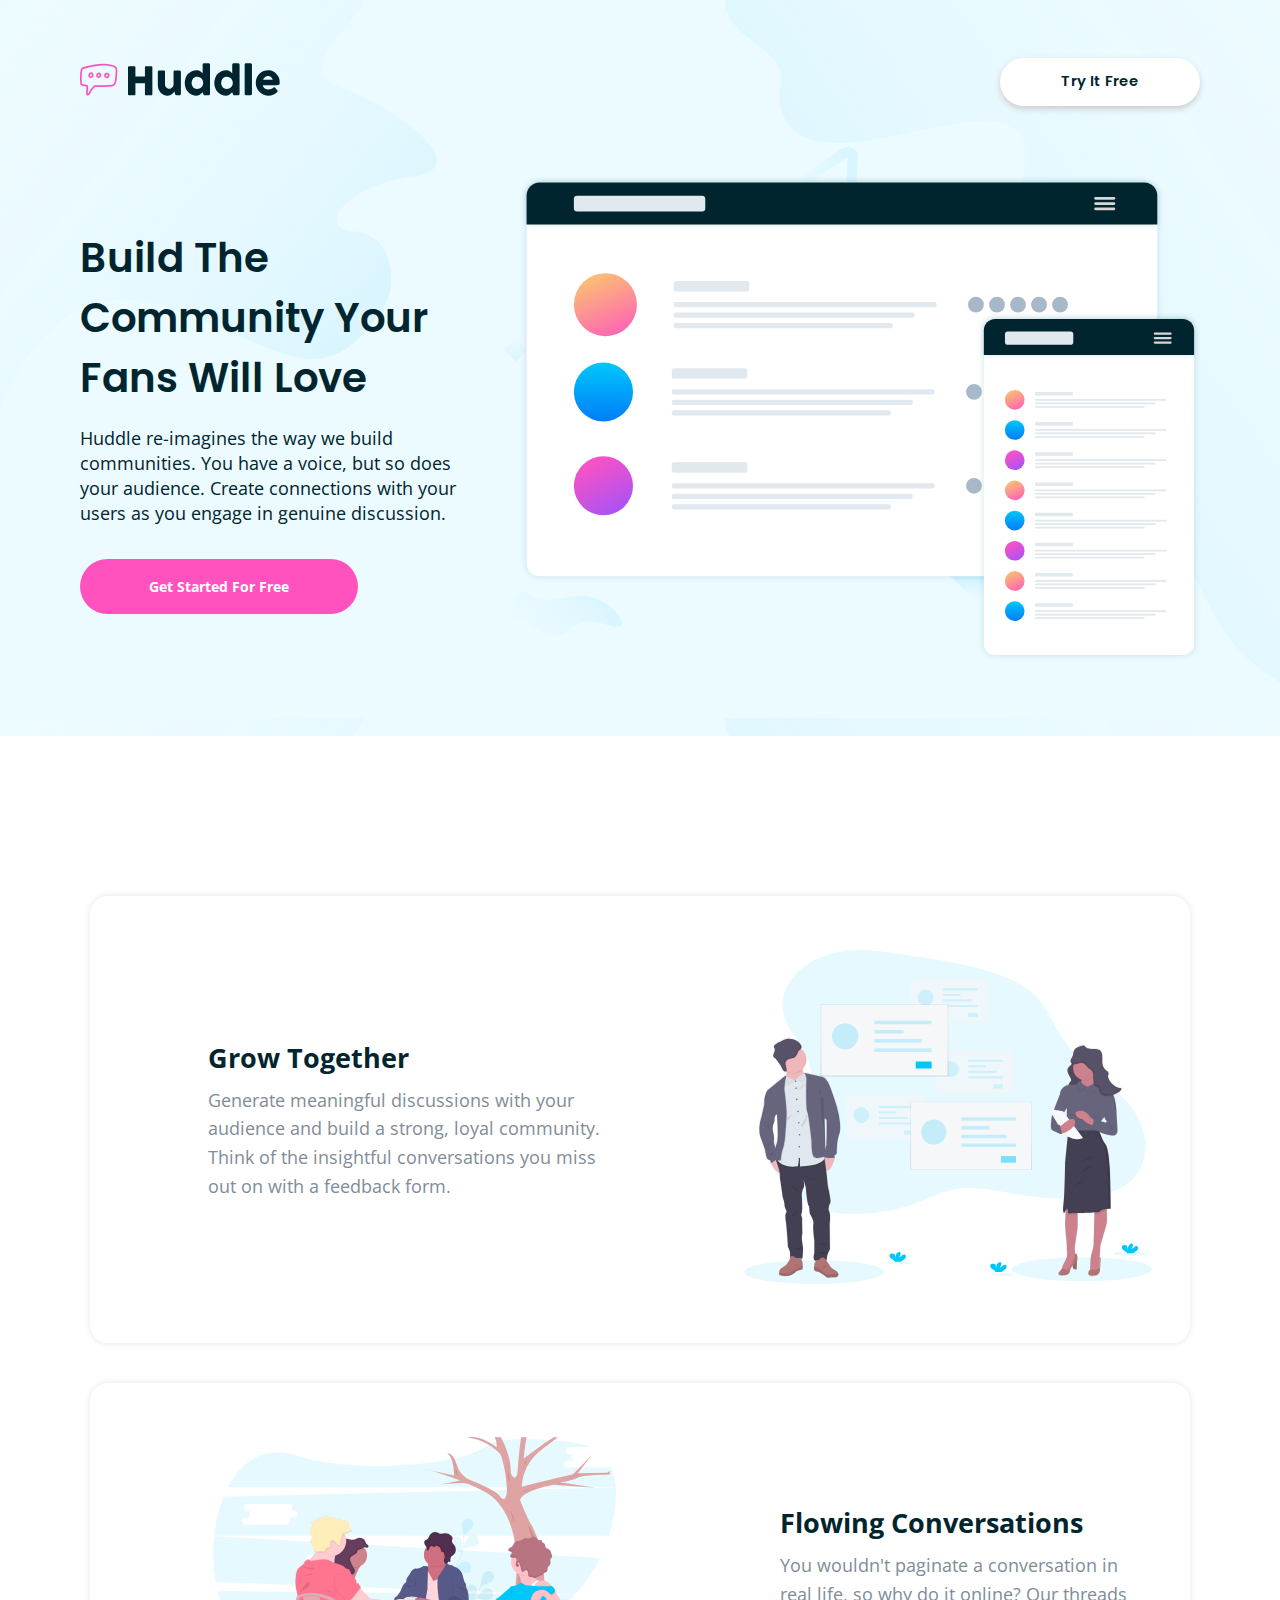
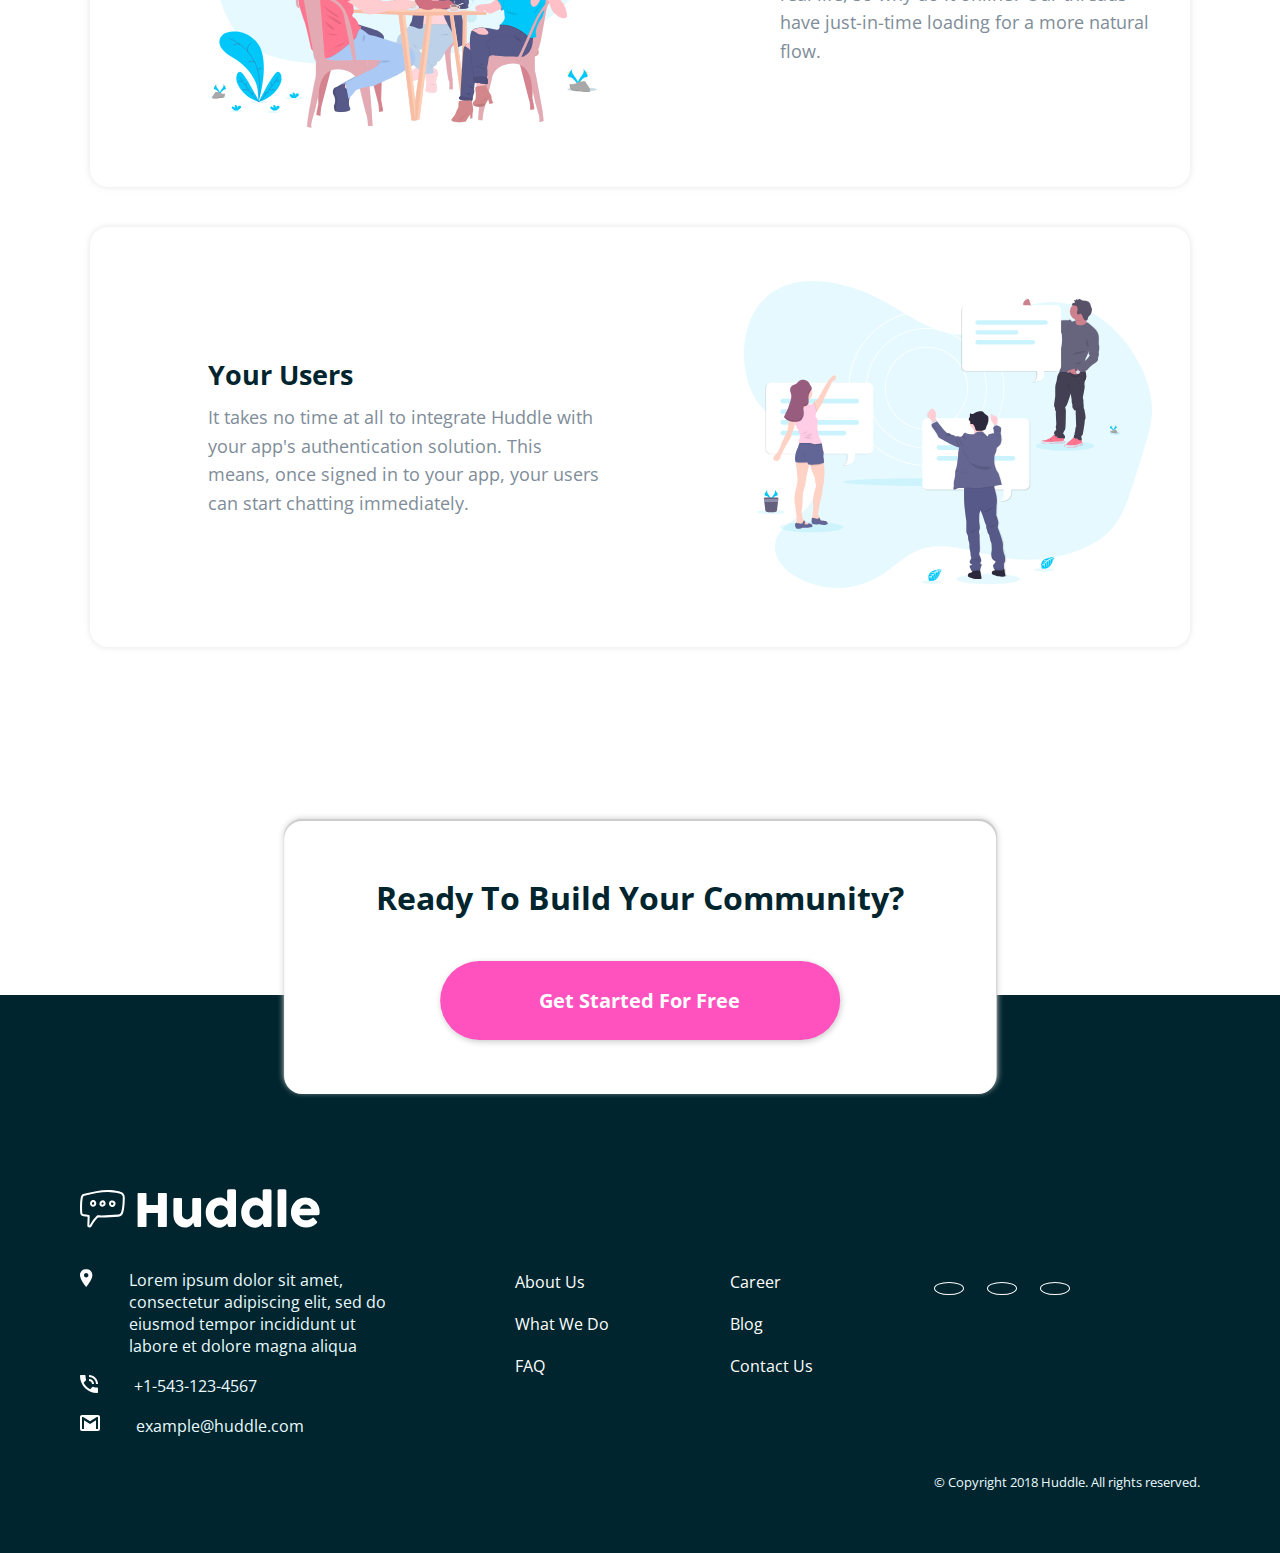
==== docs/index.html @ 994d24ce "Site ready for deployment" ====
<!DOCTYPE html>
<html lang="en">

<head>
  <meta charset="UTF-8">
  <meta name="viewport" content="width=device-width, initial-scale=1.0">

  <link rel="icon" type="image/png" sizes="32x32" href="./images/favicon-32x32.png">
  <link rel="preconnect" href="https://fonts.googleapis.com">
  <link rel="preconnect" href="https://fonts.gstatic.com" crossorigin>
  <link rel="stylesheet" type="text/css" href="./styles.css" />
  <link href="https://fonts.googleapis.com/css2?family=Open+Sans:wght@400;700&family=Poppins:wght@600&display=swap"
    rel="stylesheet">
  <link rel="stylesheet" href="https://cdnjs.cloudflare.com/ajax/libs/font-awesome/5.15.3/css/all.min.css"
    integrity="sha512-iBBXm8fW90+nuLcSKlbmrPcLa0OT92xO1BIsZ+ywDWZCvqsWgccV3gFoRBv0z+8dLJgyAHIhR35VZc2oM/gI1w=="
    crossorigin="anonymous" referrerpolicy="no-referrer" />

  <title>Luis Polanco | Huddle landing page with alternating feature blocks</title>

</head>

<body>

  <header>
    <nav>

      <div id="header-logo">
        <img src="./images/logo.svg" alt="Huddle" />
      </div>

      <div>
        <button>
          Try It Free
        </button>
      </div>
    </nav>

    <div id="header-main">

      <div id="header-content">
        <h1>Build The Community Your Fans Will Love</h1>
        <p>
          Huddle re-imagines the way we build communities. You have a voice, but so does your audience.
          Create connections with your users as you engage in genuine discussion.
        </p>
        <button>Get Started For Free</button>
      </div>

      <div id="header-image">
        <img src="./images/illustration-mockups.svg" alt="Screens's mockups" />
      </div>

    </div>

  </header>

  <main>

    <section id="grow-together">

      <div class="section-text">
        <h2>Grow Together</h2>
        <p>
          Generate meaningful discussions with your audience and build a strong, loyal community.
          Think of the insightful conversations you miss out on with a feedback form.
        </p>
      </div>

      <div class="section-image">
        <img src="./images/illustration-grow-together.svg" alt="Guy at work looking at a partner" />
      </div>

    </section>

    <section id="flowing-conversations">

      <div class="section-text">
        <h2>Flowing Conversations</h2>
        <p>
          You wouldn't paginate a conversation in real life, so why do it online? Our threads
          have just-in-time loading for a more natural flow.
        </p>
      </div>

      <div class="section-image">
        <img src="./images/illustration-flowing-conversation.svg" alt="Friends having fun" />
      </div>

    </section>

    <section id="your-users">

      <div class="section-text">
        <h2>Your Users</h2>
        <p>
          It takes no time at all to integrate Huddle with your app's authentication solution.
          This means, once signed in to your app, your users can start chatting immediately.
        </p>
      </div>

      <div class="section-image">
        <img src="./images/illustration-your-users.svg" alt="Application's users" />
      </div>

    </section>

  </main>

  <div id="ready-to-build">
    <h2>
      Ready To Build Your Community?
    </h2>
    <button>Get Started For Free</button>
  </div>

  <footer>

    <div id="footer-logo">
      <img src="./images/logo.svg" alt="Huddle" />
    </div>

    <div id="footer-contact">

      <div id="contact-info">
        <div>
          <img src="./images/icon-location.svg" alt="Location mark" />
          <span>
            Lorem ipsum dolor sit amet, consectetur adipiscing elit, sed do eiusmod tempor incididunt ut labore et
            dolore magna aliqua
          </span>
        </div>

        <div>
          <img src="./images/icon-phone.svg" alt="Phone" />
          <span>+1-543-123-4567</span>
        </div>

        <div>
          <img src="./images/icon-email.svg" alt="Email" />
          <span>example@huddle.com</span>
        </div>

      </div>

      <ul>
        <li><a href="https://luispolanco25.github.io/huddle-landing-page-with-alternating-feature-blocks/">About Us</a>
        </li>
        <li><a href="https://luispolanco25.github.io/huddle-landing-page-with-alternating-feature-blocks/">What We
            Do</a></li>
        <li><a href="https://luispolanco25.github.io/huddle-landing-page-with-alternating-feature-blocks/">FAQ</a></li>
      </ul>

      <ul>
        <li><a href="https://luispolanco25.github.io/huddle-landing-page-with-alternating-feature-blocks/">Career</a>
        </li>
        <li><a href="https://luispolanco25.github.io/huddle-landing-page-with-alternating-feature-blocks/">Blog</a></li>
        <li><a href="https://luispolanco25.github.io/huddle-landing-page-with-alternating-feature-blocks/">Contact
            Us</a></li>
      </ul>

      <div id="social-media">
        <div>
          <button title="Facebook" aria-label="Facebook button"><i class="fab fa-facebook-f"></i></button>
          <button title="Twitter" aria-label="Twitter button"><i class="fab fa-twitter"></i></button>
          <button title="Instagram" aria-label="Instagram button"><i class="fab fa-instagram"></i></button>
        </div>

        <p>&copy; Copyright 2018 Huddle. All rights reserved.</p>
      </div>

    </div>


  </footer>


</body>

</html>
---- docs/styles.css ----
:root {

    --pink: hsl(322, 100%, 66%);
    --very-pale-cyan: hsl(193, 100%, 96%);
    --very-dark-cyan: hsl(192, 100%, 9%);
    --grayish-blue: hsl(208, 11%, 55%);
    

    --open: 'Open Sans', sans-serif;
    --poppins: 'Poppins', sans-serif;
    
    
    --poppins-weight: 600;
    --regular: 400;
    --bold: 700;
}

* {
    margin: 0;
    padding: 0;
    box-sizing: border-box;
}

html {
    font-size: 18px;
    font-family: var(--open);
}

body {
    width: 100%;
    min-height: 100vh;
}

header {
    background: url('./images/bg-hero-desktop.svg') var(--very-pale-cyan);
    padding: 58px 80px 70px 80px;
    margin-bottom: 160px;
}

header nav {
    display: flex;
    align-items: center;
    justify-content: space-between;
    margin-bottom: 70px;
}

header #header-logo img {
    width: 200px;
}

header nav button {
    color: var(--very-dark-cyan);
    width: 200px;
    padding: 0.74rem;
    border: none;
    border-radius: 32px;
    box-shadow: 0px 3px 6px #ccc;
    background-color: white;
    font-family: var(--poppins);
    font-weight: var(--poppins-weight);
    font-size: 0.82rem;
    outline: none;
    cursor: pointer;
    transition: all 300ms ease;
}

header nav button:hover {
    color: rgb(92, 89, 89);
    opacity: 0.8;
}

#header-main {
    display: flex;
    align-items: center;
    justify-content: space-between;
}

#header-main #header-content {
    display: flex;
    flex-direction: column;
    align-items: flex-start;
    justify-content: space-between;
}

#header-main #header-content h1 {
    font-family: var(--poppins);
    font-weight: var(--poppins-weight);
    color: var(--very-dark-cyan);
    font-size: 2.24rem;    
    width: 80%;
    margin-bottom: 18px;
}

#header-main #header-content p {
    width: 86%;
    color: var(--very-dark-cyan);
    font-weight: var(--regular);
    margin-bottom: 33px;
    line-height: 1.4;
}

#header-main #header-content button {
    font-family: var(--open);
    font-weight: var(--bold);
    font-size: 0.8rem;
    width: 278px;
    background-color: var(--pink);
    color: white;
    border: none;
    padding: 1rem;
    border-radius: 32px;
    outline: none;
    cursor: pointer;
    transition: all 300ms ease;
}

#header-main #header-content button:hover {
    opacity: 0.6;
}

#header-main #header-image img {
    width: 680px;
}

main {
    display: flex;
    flex-direction: column;
    align-items: center;
}

main section {
    width: 86%;
    margin-bottom: 40px;
    display: flex;
    align-items: center;
    justify-content: space-between;
    padding: 54px 38px 54px 38px;
    border-radius: 18px;
    box-shadow: #eee 0px 0px 8px 0px, #eee 0px 0px 4px 0px;
}

main section .section-text {
    margin-left: 80px;
}

main section .section-text h2 {
    color: var(--very-dark-cyan);
    font-weight: bold;
    margin-bottom: 10px;
}

main section .section-text p {
    color: var(--grayish-blue);
    line-height: 1.6;
    width: 74%;
}

main section .section-image img {
    width: 408px;
}

#flowing-conversations .section-text {
    order: 2;
    margin-left: 164px;
}

#flowing-conversations .section-text p {
    width: 100%;
}

#flowing-conversations .section-image {
    margin-left: 80px;
    order: 1;
}

#your-users {
    margin-bottom: 348px;
}

#ready-to-build {
    position: absolute;
    margin-top: -174px;
    left: 50%;
    transform: translate(-50%);
    width: 55.6%;
    background-color: white;
    display: flex;
    flex-direction: column;
    align-items: center;
    justify-content: space-between;
    padding: 54px 38px 54px 38px;
    border-radius: 18px;
    box-shadow: #ccc 0px -2px 6px 0px, #ccc 0px -2px 1px 0px;
}

#ready-to-build h2 {
    font-size: 1.8rem;
    margin-bottom: 42px;
    color: var(--very-dark-cyan);
    text-align: center;
}

#ready-to-build button {
    font-family: var(--open);
    font-weight: var(--bold);
    font-size: 1.1rem;
    width: 400px;
    background-color: var(--pink);
    color: white;
    border: none;
    padding: 1.44rem;
    border-radius: 46px;
    box-shadow: 1px 2px 6px #ccc;
    outline: none;
    cursor: pointer;
    transition: all 300ms ease;
}

#ready-to-build button:hover {
    opacity: 0.6;
}

footer {
    background-color: var(--very-dark-cyan);
    padding: 194px 80px 62px 80px;
    display: flex;
    flex-direction: column;
    color: var(--very-pale-cyan);
}

#footer-logo {
    margin-bottom: 2rem;
}

#footer-logo img {
    filter: brightness(0) invert(1);
}

#footer-contact {
    display: flex;
    justify-content: space-between;
    align-items: flex-start;
}

#contact-info {
    display: flex;
    flex-direction: column;
    flex-basis: 28%;
}

#contact-info div {
    margin-bottom: 1rem;
    display: flex;
    align-items: flex-start;
}

#contact-info div span {
    font-size: 0.9rem;
}

#contact-info img {
    margin-right: 2rem;
}

#footer-contact ul {
    display: flex;
    flex-direction: column;
}

#footer-contact ul li {
    list-style-type: none;
    margin-bottom: 1rem;
}

#footer-contact ul li a {
    text-decoration: none;
    font-size: 0.9rem;
    font-weight: var(--regular);
    transition: all 300ms ease;
    color: white;
}


#footer-contact ul li a:hover {
    text-decoration: underline;
}

#social-media button {
    background: transparent;
    color: white;
    font-size: 0.8rem;
    border: 1px solid white;
    padding: 0.30rem;
    border-radius: 50%;
    width: 30px;
    margin-right: 1rem;
    cursor: pointer;
    transition: all 300ms ease;
}

#social-media button:hover {
    color: var(--pink);
    border: 1px solid var(--pink);
}

#social-media button:last-child {
    margin-right: 0;
}

#social-media p {
    font-size: 0.72rem;
    margin-top: 178px;
}

@media (max-width: 1220px) {
    #header-main #header-content h1 {
        width: 100%;
    }
    
    #header-main #header-content p {
        width: 100%;
    }
    
    #header-main #header-content button {
        width: 278px;
    }
    
    #header-main #header-image img {
        width: 480px;
    }

    #flowing-conversations .section-text {
        margin-left: 64px;
    }

    #ready-to-build {
        margin-top: -166px;
        width: 614px;
    }
    
}

@media (max-width: 980px) {

    #header-main #header-content {
        margin-right: 60px;
    }

    #header-main #header-content h1 {
        font-size: 1.6rem;
    }

    #header-main #header-content p {
        font-size: 0.9rem;
    }
    
    #header-main #header-image img {
        width: 100%;
    }
    
    main section .section-text {
        width: 100%;
        margin-left: 0;
    }

    main section .section-text h2 {
        margin-bottom: 14px;
    }

    main section .section-image img {
        width: 260px;
    }

    #flowing-conversations .section-image {
        margin-left: 0;
    }
    
    #ready-to-build h2 {
        font-size: 1.4rem;
    }

    #footer-contact {
        flex-direction: column;
    }

    #contact-info {
        margin-bottom: 132px;
    }

    #social-media {
        margin-top: 118px;
        align-self: center;
        display: flex;
        flex-direction: column;
        align-items: center;
        justify-content: center;
    }

    #social-media button {
        padding: 0.32rem;
        width: 30px;
        margin-right: 0.6rem;
    }

    #social-media p {
        font-size: 0.72rem;
        margin-top: 50px;
    }

}

@media (max-width: 750px) {

    header {
        background: url('./images/bg-hero-mobile.svg') var(--very-pale-cyan);
        padding: 56px 34px 42px 34px;
        margin-bottom: 122px;
    }

    header #header-logo img {
        width: 120px;
    }

    header nav button {
        width: 100px;
        padding: 0.34rem;
        font-size: 0.62rem;
    }

    #header-main {
        flex-direction: column;
    }

    #header-main #header-content {
        align-items: center;
        margin-right: 0;
        margin-bottom: 112px;

    }

    #header-main #header-content h1 {
        font-size: 1.4rem;
        text-align: center;
    }

    #header-main #header-content p {
        text-align: center;
    }

    #header-main #header-content button {
        font-size: 0.8rem;
        width: 252px;
        padding: 0.8rem;
    }

    main section {
        width: 90%;
        flex-direction: column;
        padding: 48px 36px 48px 36px;
    }

    main section .section-text {
        order: 2;
    }

    main section .section-image {
        order: 1;
        margin-bottom: 60px;
    }

    main section .section-text h2, 
    main section .section-text p {
        width: 100%;
        text-align: center;
    } 

    main section .section-text h2 {
        font-size: 1.2rem;
    }

    main section .section-text p {
        font-size: 0.8rem;
    }

    #flowing-conversations .section-text {
        margin-left: 0;
    }

    #your-users {
        margin-bottom: 208px;
    }

    #ready-to-build {
        margin-top: -108px;
        width: 380px;
        padding: 42px 10px 42px 10px;
    }

    #ready-to-build h2 {
        font-size: 1.2rem;
        margin-bottom: 24px;
    }

    #ready-to-build button {
        font-size: 0.72rem;
        width: 202px;
        padding: 0.8rem;
    }

    footer {
        padding: 164px 30px 42px 30px;
    }

    #footer-logo img {
        width: 168px;
    }
    
    #contact-info {
        margin-bottom: 62px;
    }

    #contact-info div span {
        font-size: 0.82rem;
    }

    #footer-contact ul li a {
        font-size: 0.82rem;
    }

    #social-media {
        margin-top: 48px;
    }

    #social-media p {
        margin-top: 28px;
    }

}

@media (max-width: 400px) {
    #ready-to-build {
        margin-top: -108px;
        width: 326px;
    }

    #ready-to-build h2 {
        font-size: 0.92rem;
        margin-bottom: 24px;
    }
}

@media (max-width: 350px) {
    header nav {
        flex-direction: column;
        justify-content: center;
        margin-bottom: 46px;
    }

    header #header-logo img {
        width: 180px;
    }

    header nav button {
        margin-top: 28px;
        width: 180px;
        padding: 0.64rem;
        font-size: 0.72rem;
    }

    #ready-to-build {
        margin-top: -106px;
        width: 260px;
    }

    #ready-to-build h2 {
        font-size: 0.80rem;
        margin-bottom: 24px;
    }

    
}
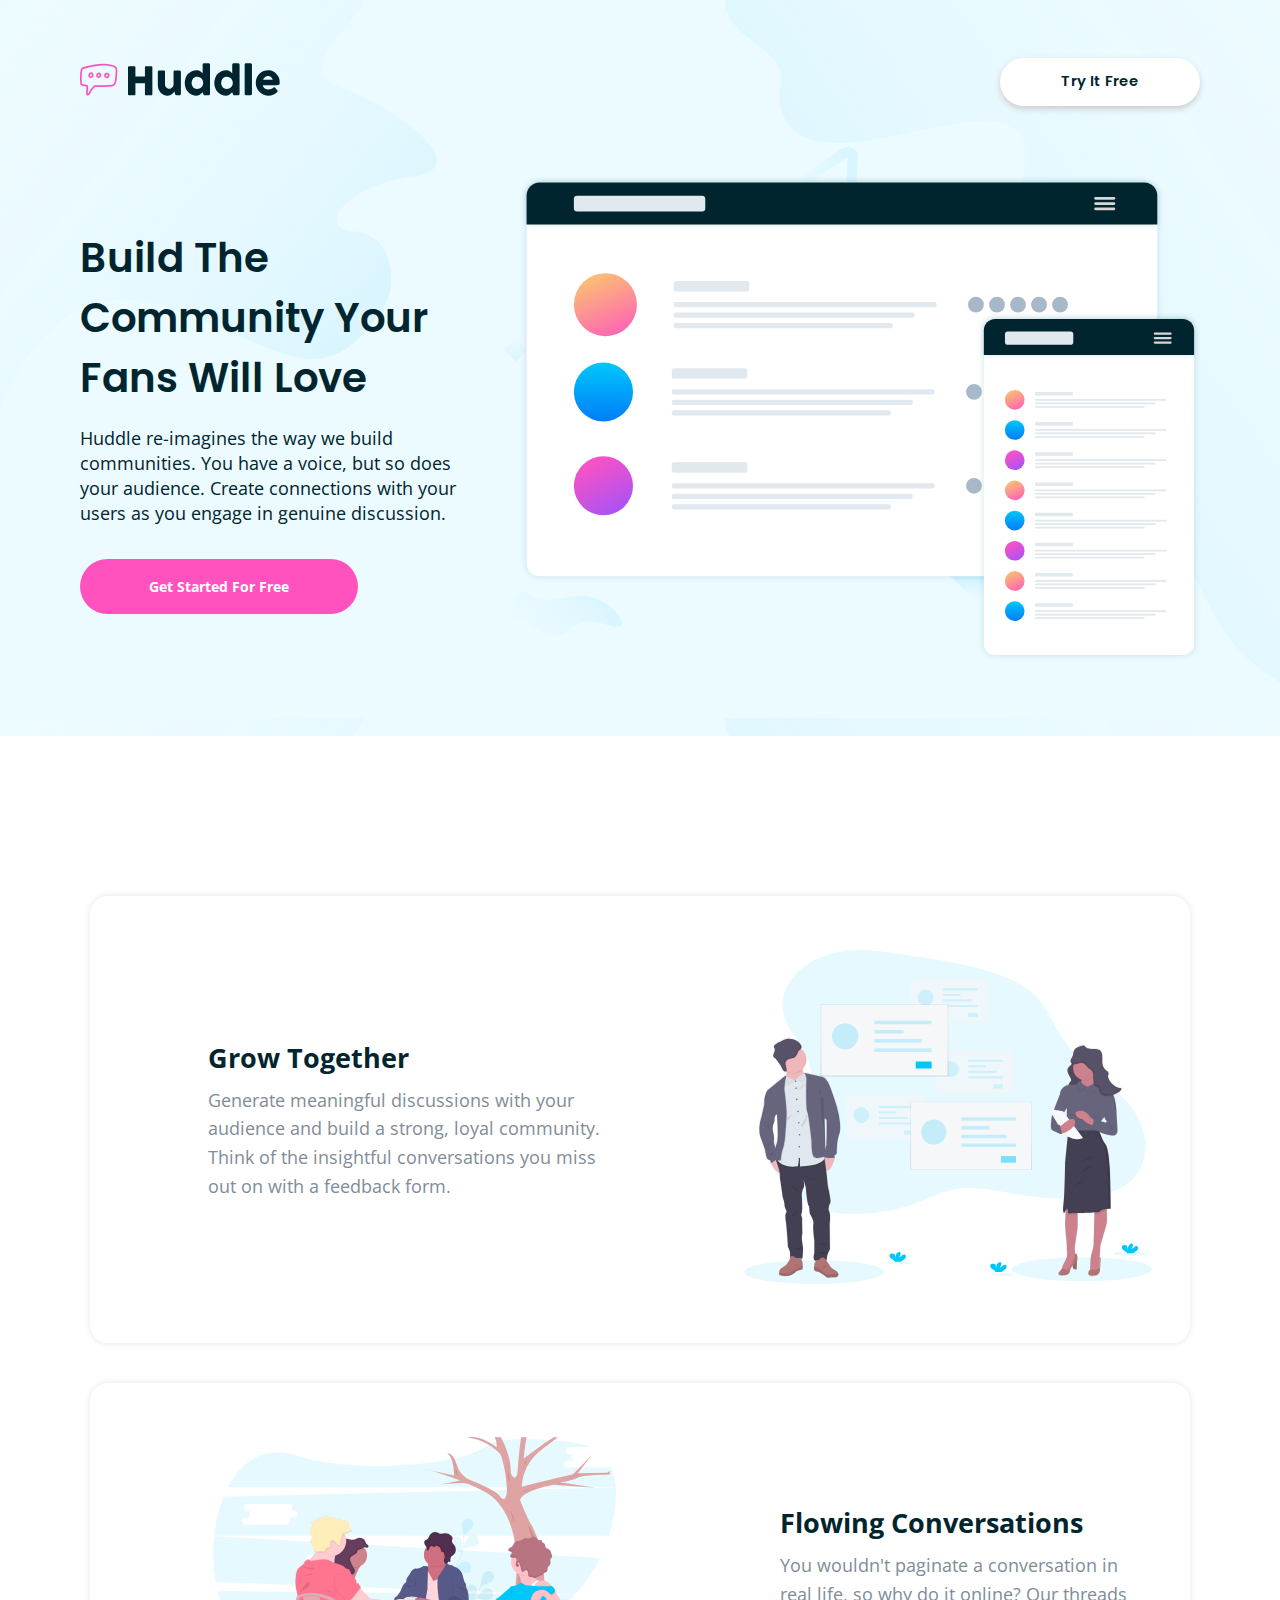
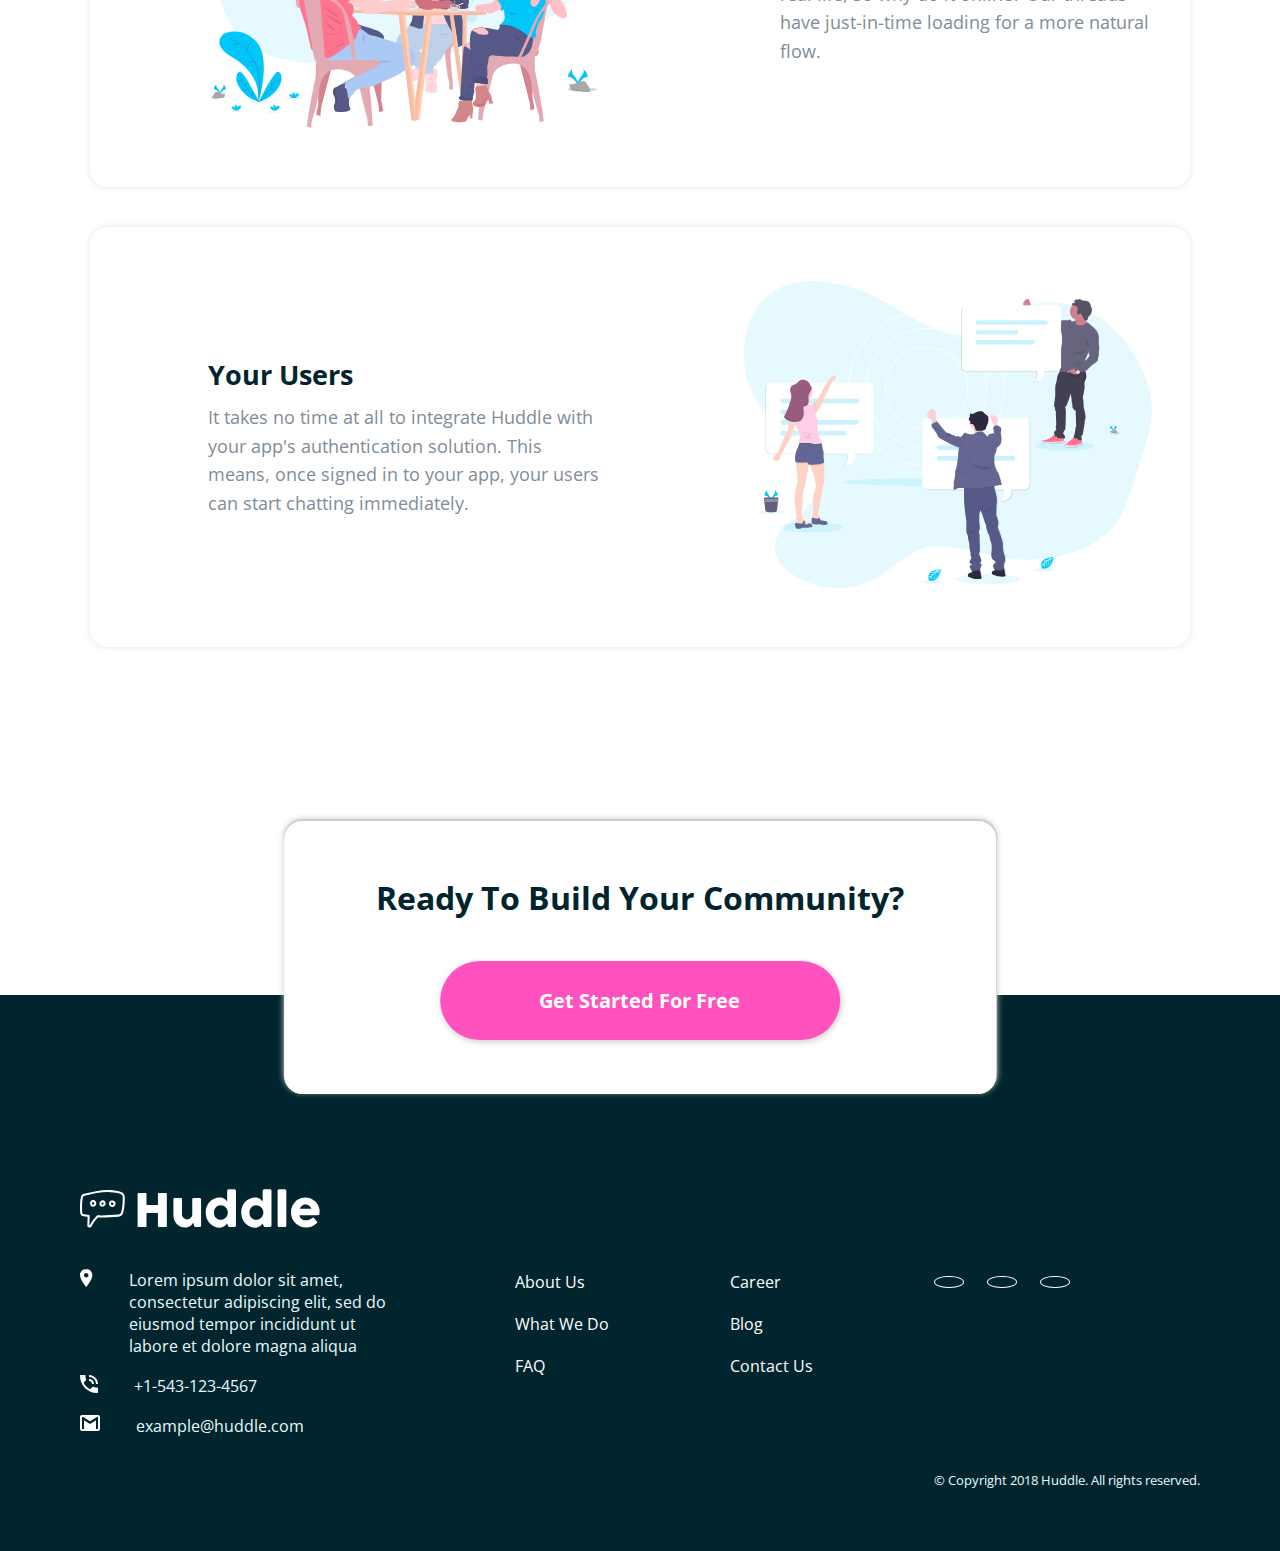
==== commit d20357a9: "social-media buttons changed to anchor tags" ====
--- a/docs/index.html
+++ b/docs/index.html
@@ -106,7 +106,7 @@
 
   </main>
 
-  <div id="ready-to-build">
+  <div role="complementary" id="ready-to-build">
     <h2>
       Ready To Build Your Community?
     </h2>
@@ -160,9 +160,15 @@
 
       <div id="social-media">
         <div>
-          <button title="Facebook" aria-label="Facebook button"><i class="fab fa-facebook-f"></i></button>
-          <button title="Twitter" aria-label="Twitter button"><i class="fab fa-twitter"></i></button>
-          <button title="Instagram" aria-label="Instagram button"><i class="fab fa-instagram"></i></button>
+          <a title="Facebook" aria-label="Facebook button" href="https://luispolanco25.github.io/huddle-landing-page-with-alternating-feature-blocks/">
+            <i class="fab fa-facebook-f"></i>
+          </a>
+          <a title="Twitter" aria-label="Twitter button" href="https://luispolanco25.github.io/huddle-landing-page-with-alternating-feature-blocks/">
+            <i class="fab fa-twitter"></i>
+          </a>
+          <a title="Instagram" aria-label="Instagram button" href="https://luispolanco25.github.io/huddle-landing-page-with-alternating-feature-blocks/">
+            <i class="fab fa-instagram"></i>
+          </a>
         </div>
 
         <p>&copy; Copyright 2018 Huddle. All rights reserved.</p>
--- a/docs/styles.css
+++ b/docs/styles.css
@@ -285,7 +285,8 @@
     text-decoration: underline;
 }
 
-#social-media button {
+#social-media a {
+    display: inline-block;
     background: transparent;
     color: white;
     font-size: 0.8rem;
@@ -296,14 +297,15 @@
     margin-right: 1rem;
     cursor: pointer;
     transition: all 300ms ease;
-}
-
-#social-media button:hover {
+    text-align: center;
+}
+
+#social-media a:hover {
     color: var(--pink);
     border: 1px solid var(--pink);
 }
 
-#social-media button:last-child {
+#social-media a:last-child {
     margin-right: 0;
 }
 
@@ -396,7 +398,7 @@
         justify-content: center;
     }
 
-    #social-media button {
+    #social-media a {
         padding: 0.32rem;
         width: 30px;
         margin-right: 0.6rem;
